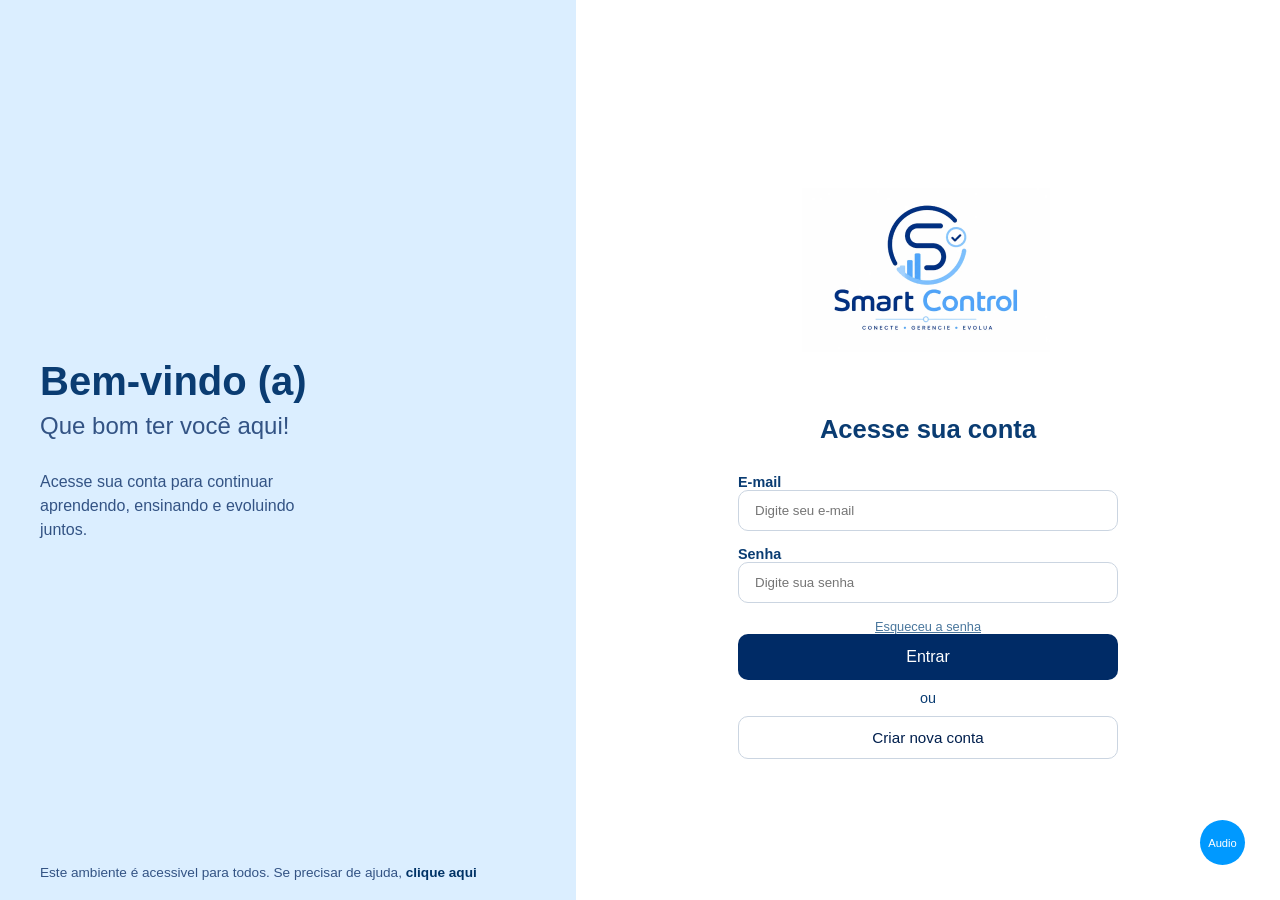
==== index.html @ a9fa6b08 "Alterações" ====
<!DOCTYPE html>
<html lang="pt-br">
<head>
    <meta charset="UTF-8">
    <meta name="viewport" content="width=device-width, initial-scale=1.0">
    <title>Smart Control</title>
    <link rel="stylesheet" href="assets/css/style.css">
</head>
<body>
  <header>
    <p>Bem-vindo (a)</p>
    <p>Que bom ter você aqui!</p>
    <p>Acesse sua conta para continuar aprendendo, ensinando e evoluindo juntos.</p>
  </header>
    
    <main>
      <img src="assets/imagens/logo.png" alt="" >
      <p>Acesse sua conta</p>

      <form method="get" action="dashboard.html">
        <p><label for="email">E-mail</label></p>
        <input type="email" name="email" id="email" placeholder="Digite seu e-mail" required>
        <p><label for="senha">Senha</label></p>
        <input type="password" name="senha" id="senha" placeholder="Digite sua senha" required minlength=8>
        <p><a href="esqueceusenha.html">Esqueceu a senha</a></p>
        <p><button type="submit">Entrar </button></p>
        ou
      </form>

      <form method="get" action="cadastro.html">
        <p><button type="submit">Criar nova conta</button></p>
      </form>

     <p><button>Audio</button></p>

    </main>
  
    <footer>
      <p>Este ambiente é acessivel para todos. Se precisar de ajuda, <a href="#ajuda">clique aqui</a></p>
    </footer>

  <script src="assets/js/main.js"></script>
</body>
</html>
---- assets/css/style.css ----
* {
    margin: 0;
    padding: 0;
    box-sizing: border-box;
    font-family: 'Segoe UI', Tahoma, Geneva, Verdana, sans-serif;
}

:root {
    --fundo: #dbeeff;                    
    --titulo: #0a3c72;       
    --subtitulo: #335384;     
    --texto: #64748b;        
    --borda: #cbd5e1;     
    --borda2: #003366;      
    --botao-principal: #002b66;    
    --botao: #001f4d;  
    --botao-texto: #003366; 
    --link: #4a779d;         
    --sombra: rgba(0, 0, 0, 0.05); 
}

body {
    display: flex;
    min-height: 100vh;
    background-color: var(--fundo);
    color: var(--titulo);
}

/*Lado esquerdo*/
header {
    width: 45%;
    padding: 60px 40px;
    display: flex;
    flex-direction: column;
    justify-content: center;
    position: relative;
}

header p:nth-child(1) {
    font-size: 2.5rem;
    font-weight: 700;
    color: var(--titulo);
    margin-bottom: 8px;
}

header p:nth-child(2) {
    font-size: 1.5rem;
    color: var(--subtitulo);
    margin-bottom: 30px;
}


header p:nth-child(3) {
    font-size: 1rem;
    line-height: 1.5;
    color: var(--subtitulo);
    max-width: 300px;
}

/*Lado direito*/
main {
    width: 55%;
    background-color: #ffffff;
    display: flex;
    flex-direction: column;
    align-items: center;
    justify-content: center;
}

/*logo*/
main img {
    max-width: 350px;
    margin-bottom: 10px;
}

/*Titulo acesse a conta*/
main > p:nth-of-type(1) {
    font-size: 1.6rem;
    font-weight: 700;
    color: var(--titulo);
    margin-bottom: 30px;
}

/*formulario */
form {
    width: 100%;
    max-width: 380px;
    text-align: center;
    color: var(--titulo);
    font-size: 0.9rem;
}

form p label {
    font-weight: 600;
    color: var(--titulo);
    display: block;
    text-align: left;
}

form input[type="email"],form input[type="password"] {
    width: 100%;
    padding: 12px 16px;
    border: 1px solid var(--borda);
    border-radius: 10px;
    margin-bottom: 15px;
    transition: transform 0.2s ease, border-color 0.2s ease, box-shadow 0.2s ease;
}


/*esqueceu a senha*/
form p a {
    color: var(--link);
    font-size: 0.80rem;
}

/*botão de entrar*/
form button[type="submit"] {
    width: 100%;
    padding: 14px;
    background-color: var(--botao-principal);
    color: #ffffff;
    border: none;
    border-radius: 10px;
    font-size: 1rem;
    margin-bottom: 10px;
    transition: transform 0.2s ease, background-color 0.2s ease, box-shadow 0.2s ease;
    
}

form button[type="submit"]:hover {
    transform: scale(1.03);  
}

/*ou*/
form[action="cadastro.html"] {
    margin-top: 10px;
}

/*botao criar nova conta*/
form[action="cadastro.html"] button[type="submit"] {
    background-color: transparent;
    color: var(--botao);
    border: 1px solid var(--borda);
    border-radius: 10px;
    padding: 12px;
    font-size: 0.95rem;
    transition: transform 0.2s ease, border-color 0.2s ease, box-shadow 0.2s ease;
}

form[action="cadastro.html"] button[type="submit"]:hover {
    transform: scale(1.03); 
}

/*botão de audio*/
main > p button {
    background-color: #0099ff;
    color: #ffffff;
    border: none;
    border-radius: 50%;
    width: 45px;
    height: 45px;
    font-size: 0.70rem;
    position: absolute;
    right: 35px;
    bottom: 35px;
  
}

/*rodapé*/
footer {
    position: absolute;
    bottom: 20px;
    left: 40px;
    font-size: 0.85rem;
    color: var(--subtitulo);
}

footer a {
    color: var(--borda2);
    font-weight: bold;
    text-decoration: none;
}

footer a:hover {
    text-decoration: underline;
}

@media (max-width: 768px) {
    body {
        flex-direction: column;
        min-height: auto;
    }

    header {
        width: 100%;
        padding: 30px 20px 20px 20px;
        text-align: center;
    }

    header p:nth-child(3) {
        max-width: 100%;
    }

    main {
        width: 100%;
        padding: 20px 20px 80px 20px;
        border-radius: 20px 20px 0 0; 
    }

    main img {
        max-width: 220px; 
    }

    form {
        width: 100%;
        max-width: 100%;
    }

    main > p button {
        position: fixed;
        right: 15px;
        bottom: 60px;
        z-index: 99;
    }

  
    footer {
        position: relative;
        left: 0;
        bottom: 0;
        width: 100%;
        padding: 20px;
        text-align: center;
        background-color: var(--fundo);
    }
}
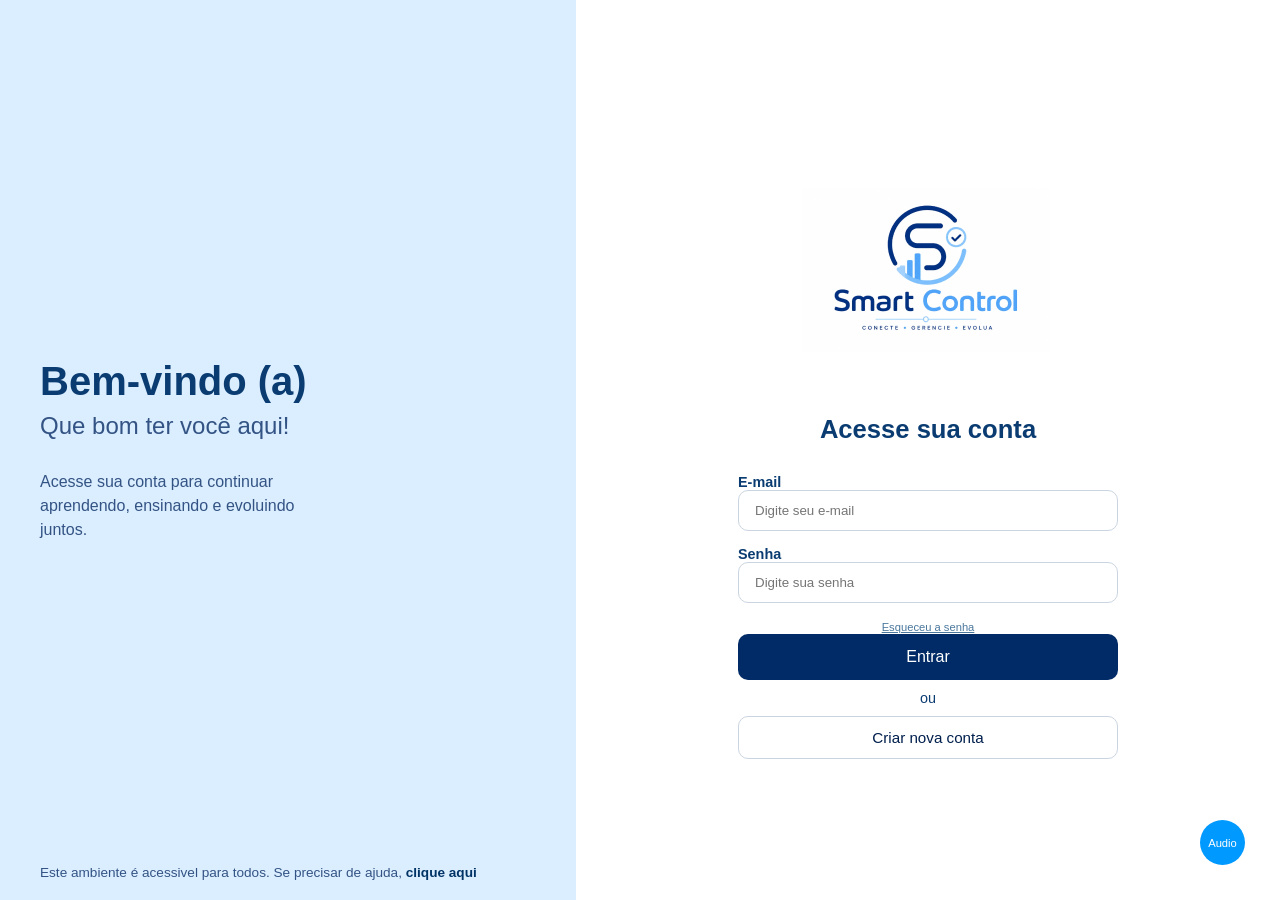
==== commit 10bb89a3: "Alterações" ====
--- a/index.html
+++ b/index.html
@@ -22,7 +22,7 @@
         <input type="email" name="email" id="email" placeholder="Digite seu e-mail" required>
         <p><label for="senha">Senha</label></p>
         <input type="password" name="senha" id="senha" placeholder="Digite sua senha" required minlength=8>
-        <p><a href="esqueceusenha.html">Esqueceu a senha</a></p>
+        <p><a href="#">Esqueceu a senha</a></p>
         <p><button type="submit">Entrar </button></p>
         ou
       </form>
@@ -39,7 +39,7 @@
       <p>Este ambiente é acessivel para todos. Se precisar de ajuda, <a href="#ajuda">clique aqui</a></p>
     </footer>
 
-  <script src="assets/js/main.js"></script>
+
 </body>
 </html>
 
--- a/assets/css/style.css
+++ b/assets/css/style.css
@@ -26,7 +26,6 @@
     color: var(--titulo);
 }
 
-/*Lado esquerdo*/
 header {
     width: 45%;
     padding: 60px 40px;
@@ -57,7 +56,7 @@
     max-width: 300px;
 }
 
-/*Lado direito*/
+
 main {
     width: 55%;
     background-color: #ffffff;
@@ -67,13 +66,13 @@
     justify-content: center;
 }
 
-/*logo*/
+
 main img {
     max-width: 350px;
     margin-bottom: 10px;
 }
 
-/*Titulo acesse a conta*/
+
 main > p:nth-of-type(1) {
     font-size: 1.6rem;
     font-weight: 700;
@@ -81,7 +80,7 @@
     margin-bottom: 30px;
 }
 
-/*formulario */
+
 form {
     width: 100%;
     max-width: 380px;
@@ -107,13 +106,13 @@
 }
 
 
-/*esqueceu a senha*/
+
 form p a {
     color: var(--link);
-    font-size: 0.80rem;
-}
-
-/*botão de entrar*/
+    font-size: 0.70rem;
+}
+
+
 form button[type="submit"] {
     width: 100%;
     padding: 14px;
@@ -131,12 +130,12 @@
     transform: scale(1.03);  
 }
 
-/*ou*/
+
 form[action="cadastro.html"] {
     margin-top: 10px;
 }
 
-/*botao criar nova conta*/
+
 form[action="cadastro.html"] button[type="submit"] {
     background-color: transparent;
     color: var(--botao);
@@ -151,7 +150,7 @@
     transform: scale(1.03); 
 }
 
-/*botão de audio*/
+
 main > p button {
     background-color: #0099ff;
     color: #ffffff;
@@ -166,7 +165,7 @@
   
 }
 
-/*rodapé*/
+
 footer {
     position: absolute;
     bottom: 20px;
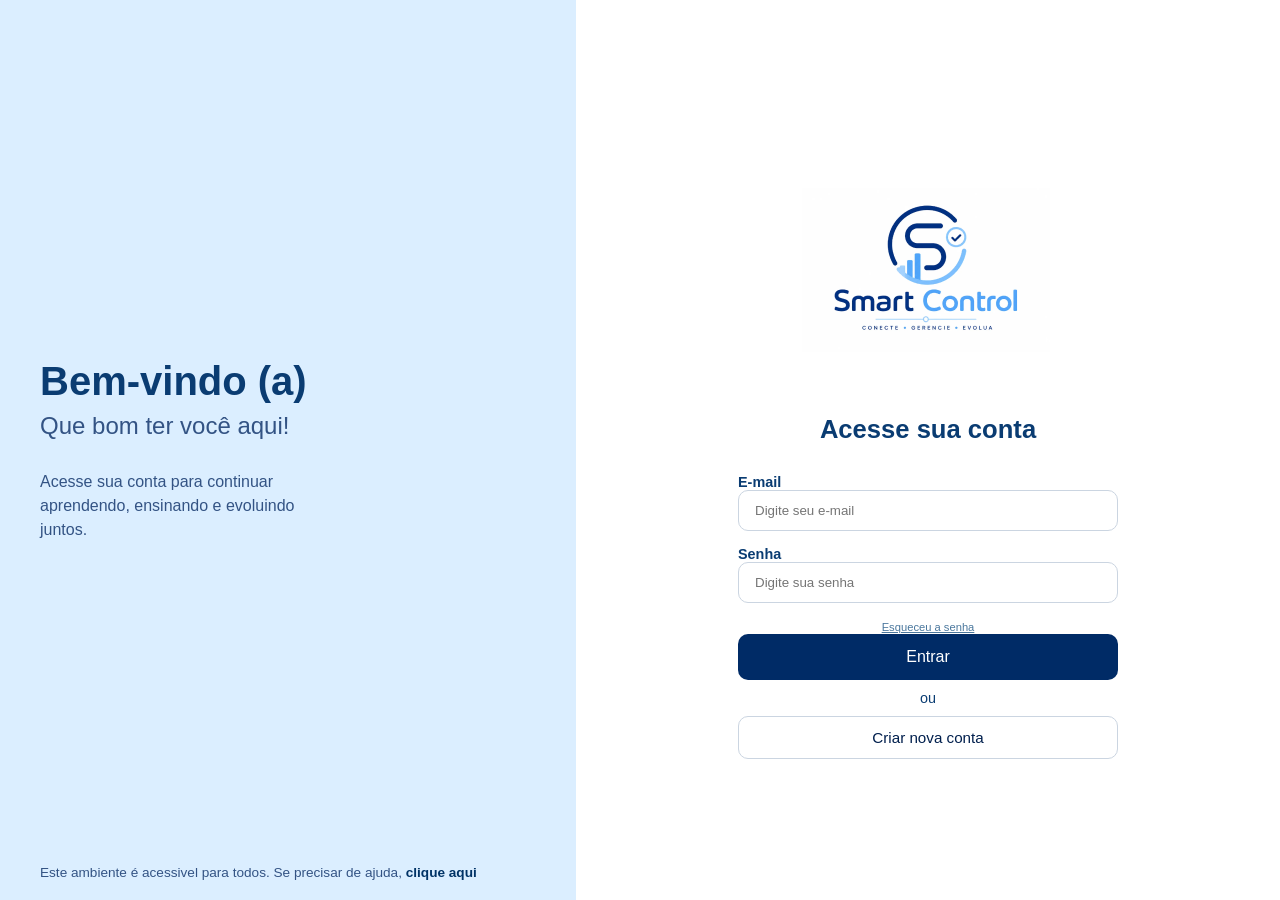
==== commit b1a97150: "Manipulação avançada do DOM e alternância de termos com JS" ====
--- a/index.html
+++ b/index.html
@@ -31,8 +31,6 @@
         <p><button type="submit">Criar nova conta</button></p>
       </form>
 
-     <p><button>Audio</button></p>
-
     </main>
   
     <footer>
--- a/assets/css/style.css
+++ b/assets/css/style.css
@@ -151,21 +151,6 @@
 }
 
 
-main > p button {
-    background-color: #0099ff;
-    color: #ffffff;
-    border: none;
-    border-radius: 50%;
-    width: 45px;
-    height: 45px;
-    font-size: 0.70rem;
-    position: absolute;
-    right: 35px;
-    bottom: 35px;
-  
-}
-
-
 footer {
     position: absolute;
     bottom: 20px;
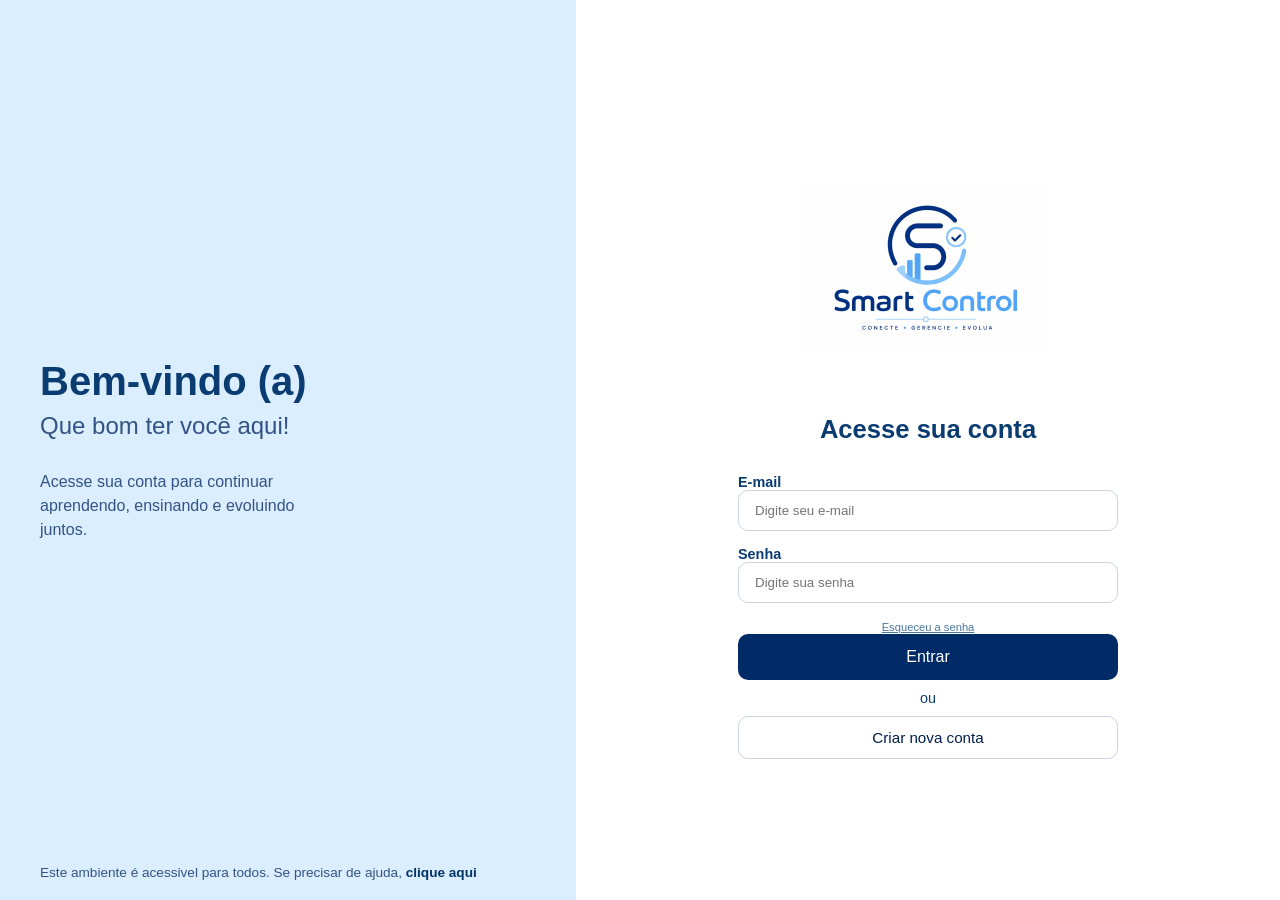
==== commit 7d61263b: "Alterações" ====
--- a/index.html
+++ b/index.html
@@ -30,9 +30,7 @@
       <form method="get" action="cadastro.html">
         <p><button type="submit">Criar nova conta</button></p>
       </form>
-
     </main>
-  
     <footer>
       <p>Este ambiente é acessivel para todos. Se precisar de ajuda, <a href="#ajuda">clique aqui</a></p>
     </footer>
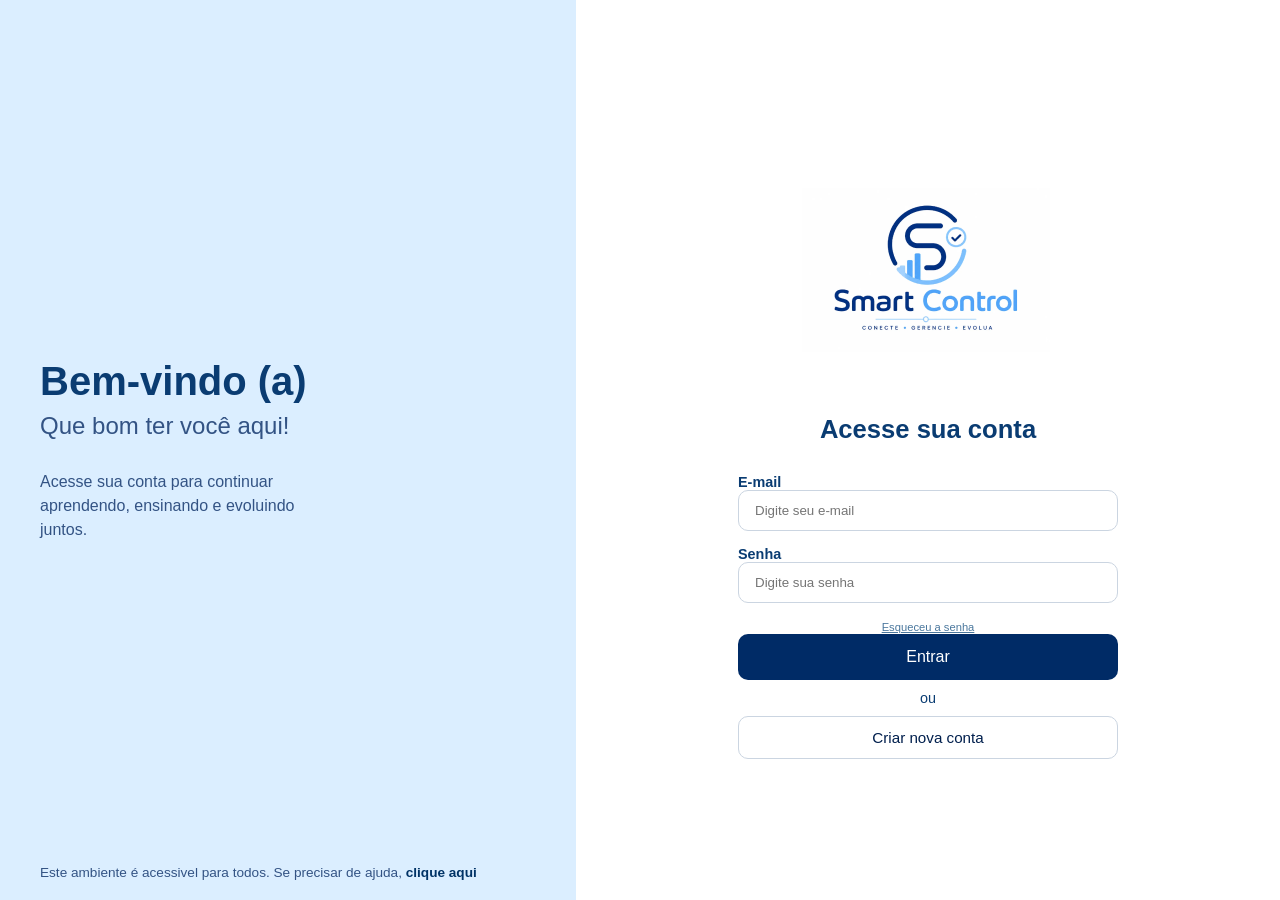
==== commit 7d130ff0: "Alterações" ====
--- a/index.html
+++ b/index.html
@@ -22,7 +22,7 @@
         <input type="email" name="email" id="email" placeholder="Digite seu e-mail" required>
         <p><label for="senha">Senha</label></p>
         <input type="password" name="senha" id="senha" placeholder="Digite sua senha" required minlength=8>
-        <p><a href="#">Esqueceu a senha</a></p>
+        <p><a href="esqueceusenha.html">Esqueceu a senha</a></p>
         <p><button type="submit">Entrar </button></p>
         ou
       </form>
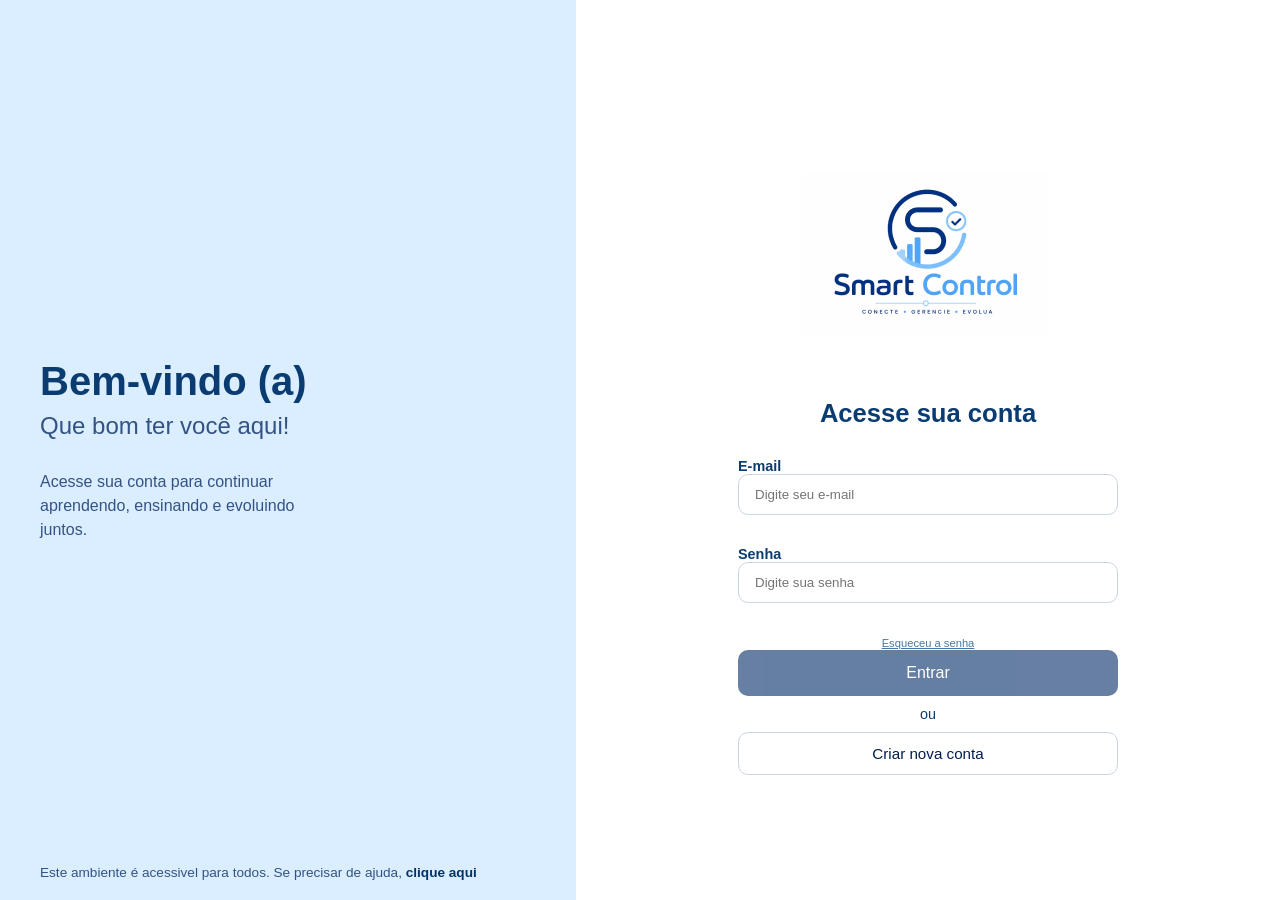
==== commit fd6d6d7f: "alterações" ====
--- a/index.html
+++ b/index.html
@@ -12,18 +12,22 @@
     <p>Que bom ter você aqui!</p>
     <p>Acesse sua conta para continuar aprendendo, ensinando e evoluindo juntos.</p>
   </header>
-    
+
     <main>
-      <img src="assets/imagens/logo.png" alt="" >
+      <img src="assets/imagens/logo.png" alt="">
       <p>Acesse sua conta</p>
 
-      <form method="get" action="dashboard.html">
+      <form method="get" action="dashboard.html" id="form-login" novalidate>
         <p><label for="email">E-mail</label></p>
         <input type="email" name="email" id="email" placeholder="Digite seu e-mail" required>
+        <span class="erro" id="erro-email"></span>
+
         <p><label for="senha">Senha</label></p>
-        <input type="password" name="senha" id="senha" placeholder="Digite sua senha" required minlength=8>
+        <input type="password" name="senha" id="senha" placeholder="Digite sua senha" required minlength="8">
+        <span class="erro" id="erro-senha"></span>
+
         <p><a href="esqueceusenha.html">Esqueceu a senha</a></p>
-        <p><button type="submit">Entrar </button></p>
+        <p><button type="submit" id="btn-entrar">Entrar</button></p>
         ou
       </form>
 
@@ -35,7 +39,7 @@
       <p>Este ambiente é acessivel para todos. Se precisar de ajuda, <a href="#ajuda">clique aqui</a></p>
     </footer>
 
-
+ <script src="assets/js/index.js"></script>
 </body>
 </html>
 
--- a/assets/css/style.css
+++ b/assets/css/style.css
@@ -169,6 +169,32 @@
     text-decoration: underline;
 }
 
+.erro {
+    display: block;
+    text-align: left;
+    font-size: 0.75rem;
+    color: #c0392b;
+    margin-top: -10px;
+    margin-bottom: 12px;
+    min-height: 14px;
+}
+
+form input.invalido {
+    border-color: #c0392b;
+    background-color: #fdf2f2;
+}
+
+form input.valido {
+    border-color: #2e9e5b;
+    background-color: #f4fdf7;
+}
+
+form button[type="submit"]:disabled {
+    opacity: 0.6;
+    cursor: not-allowed;
+    transform: none ;
+}
+
 @media (max-width: 768px) {
     body {
         flex-direction: column;
